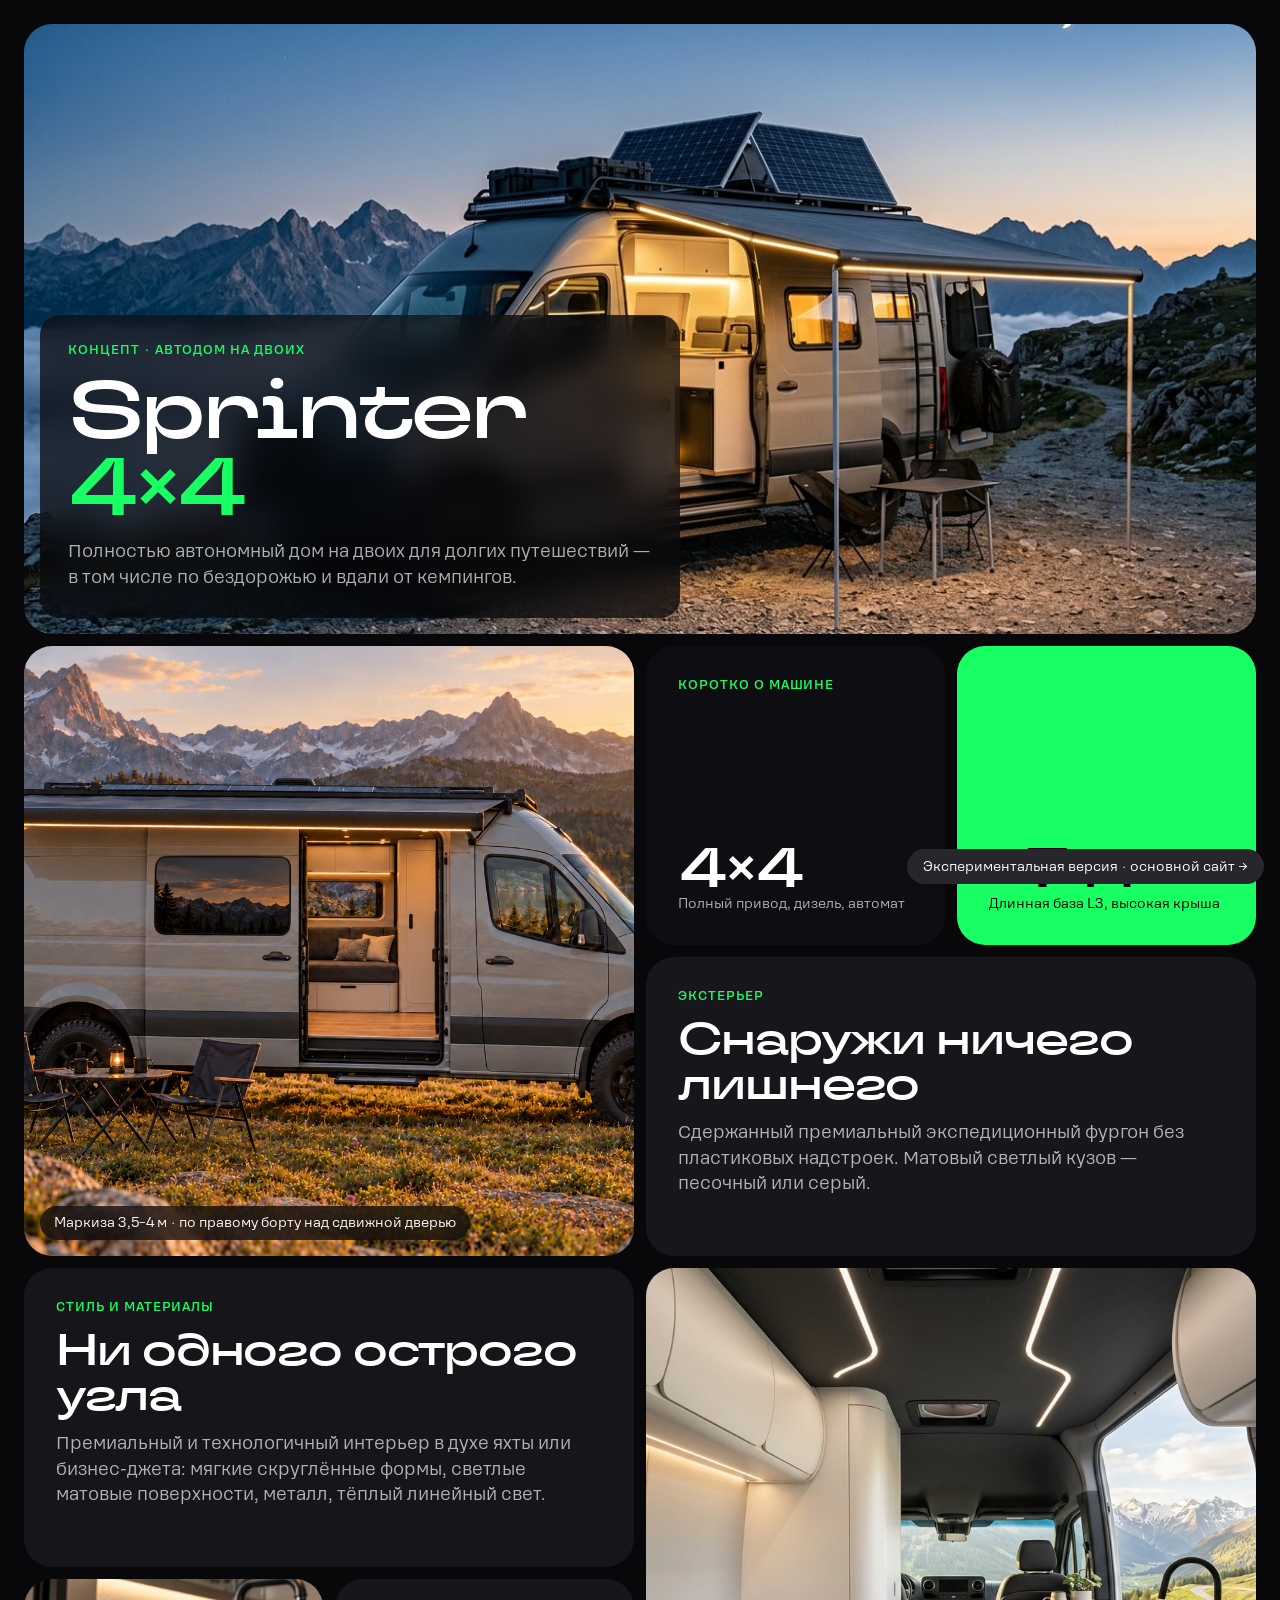
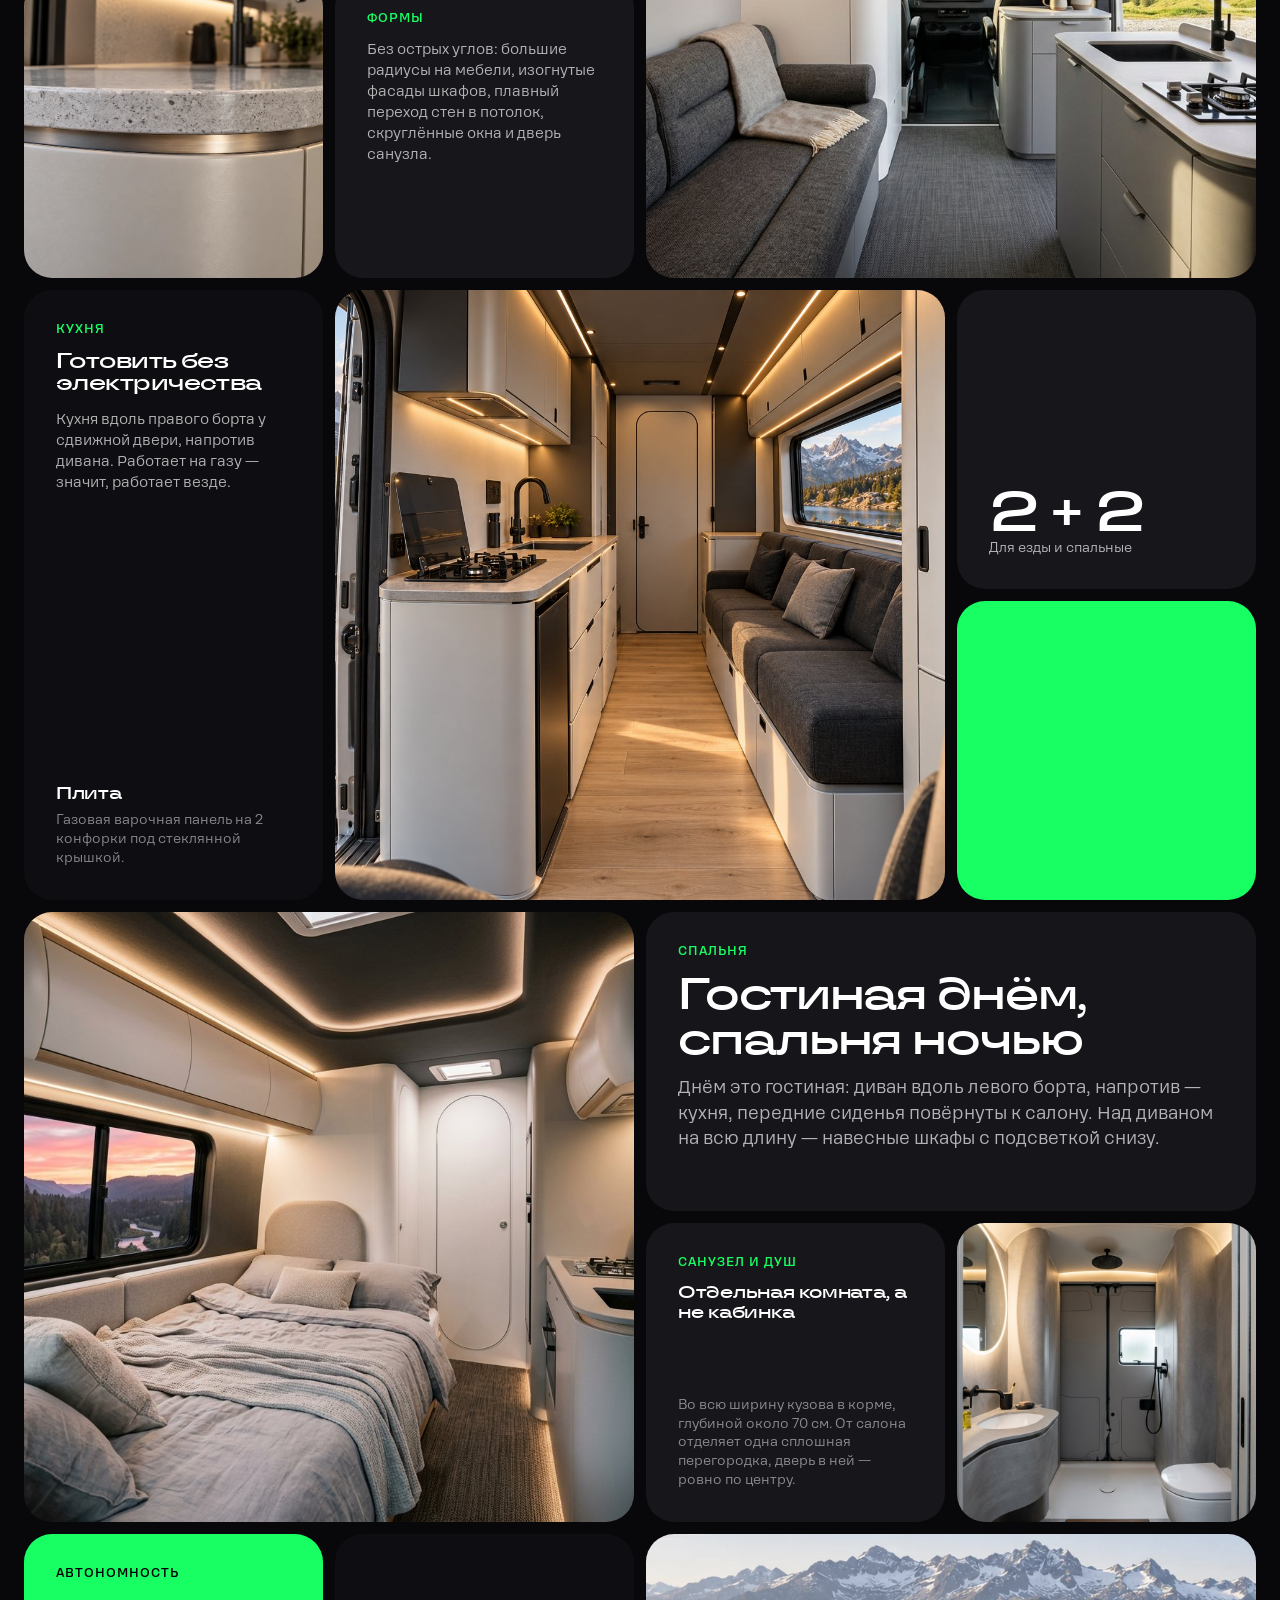
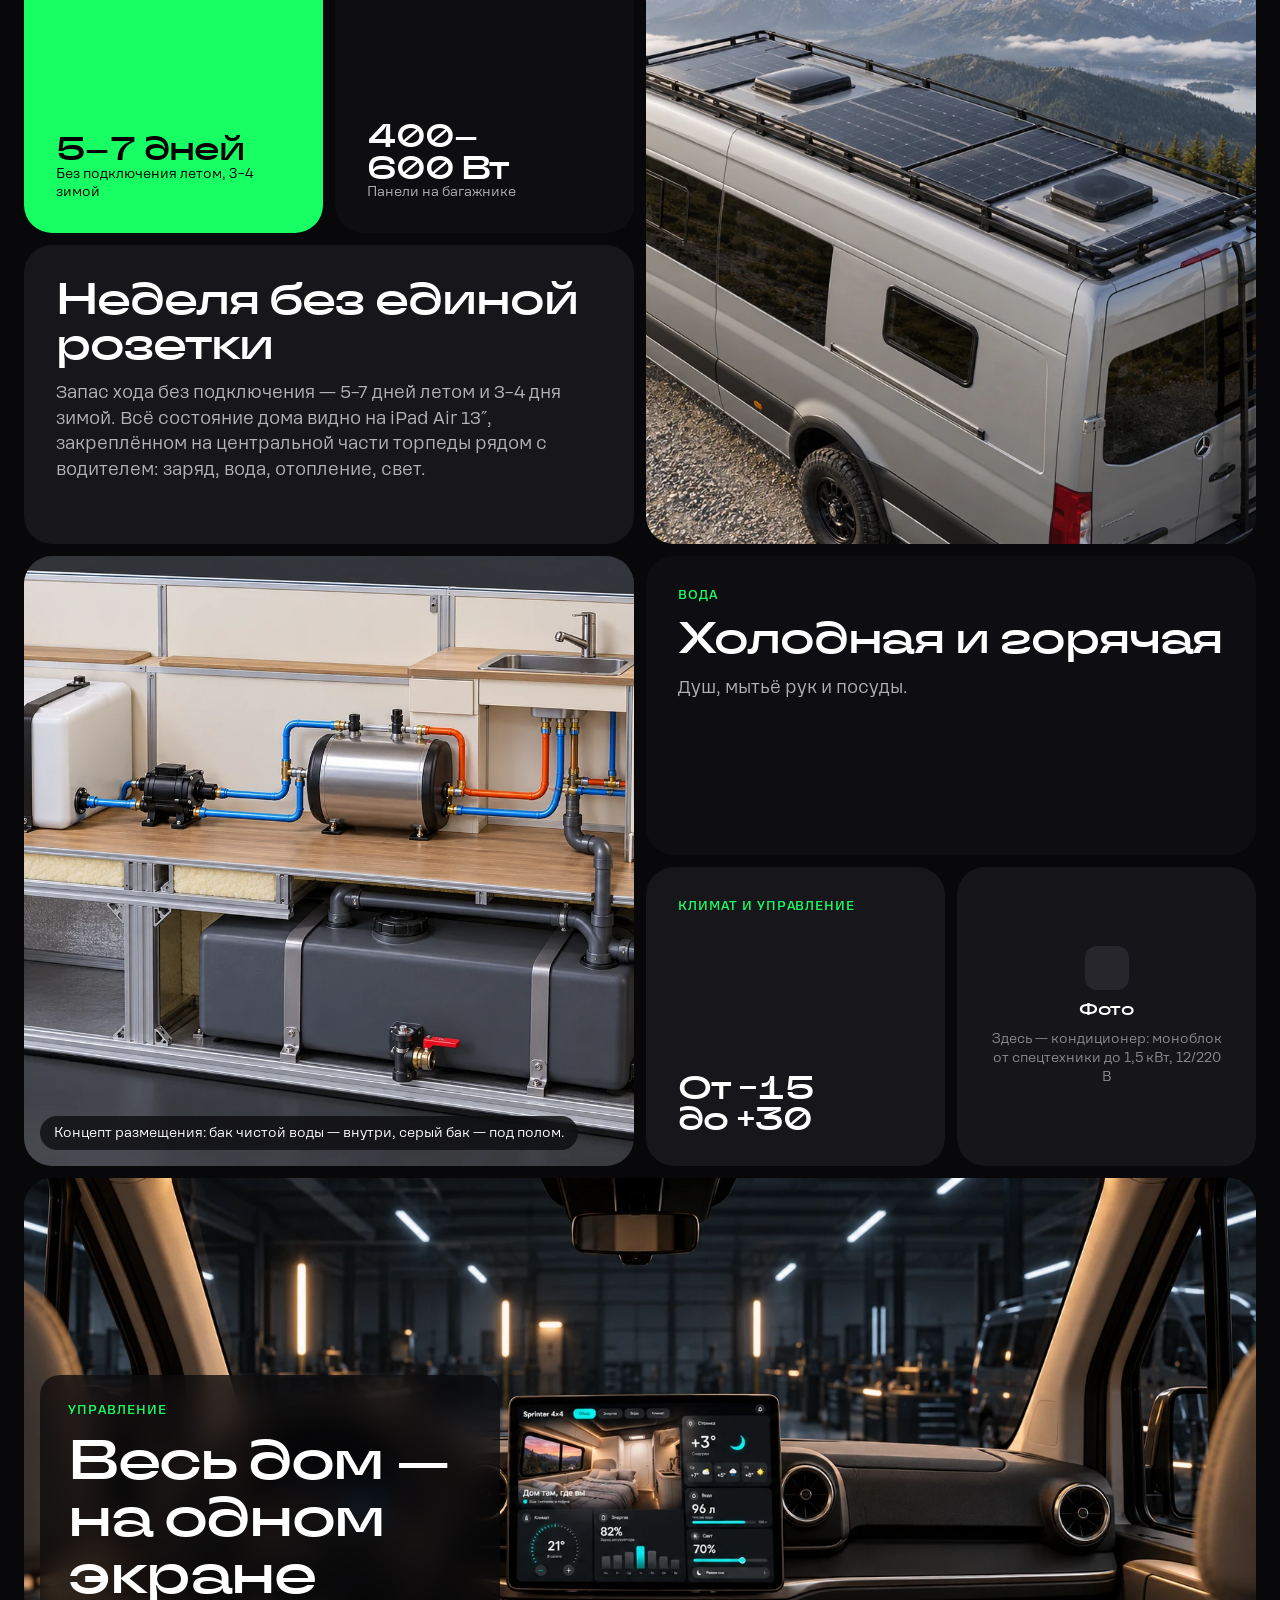
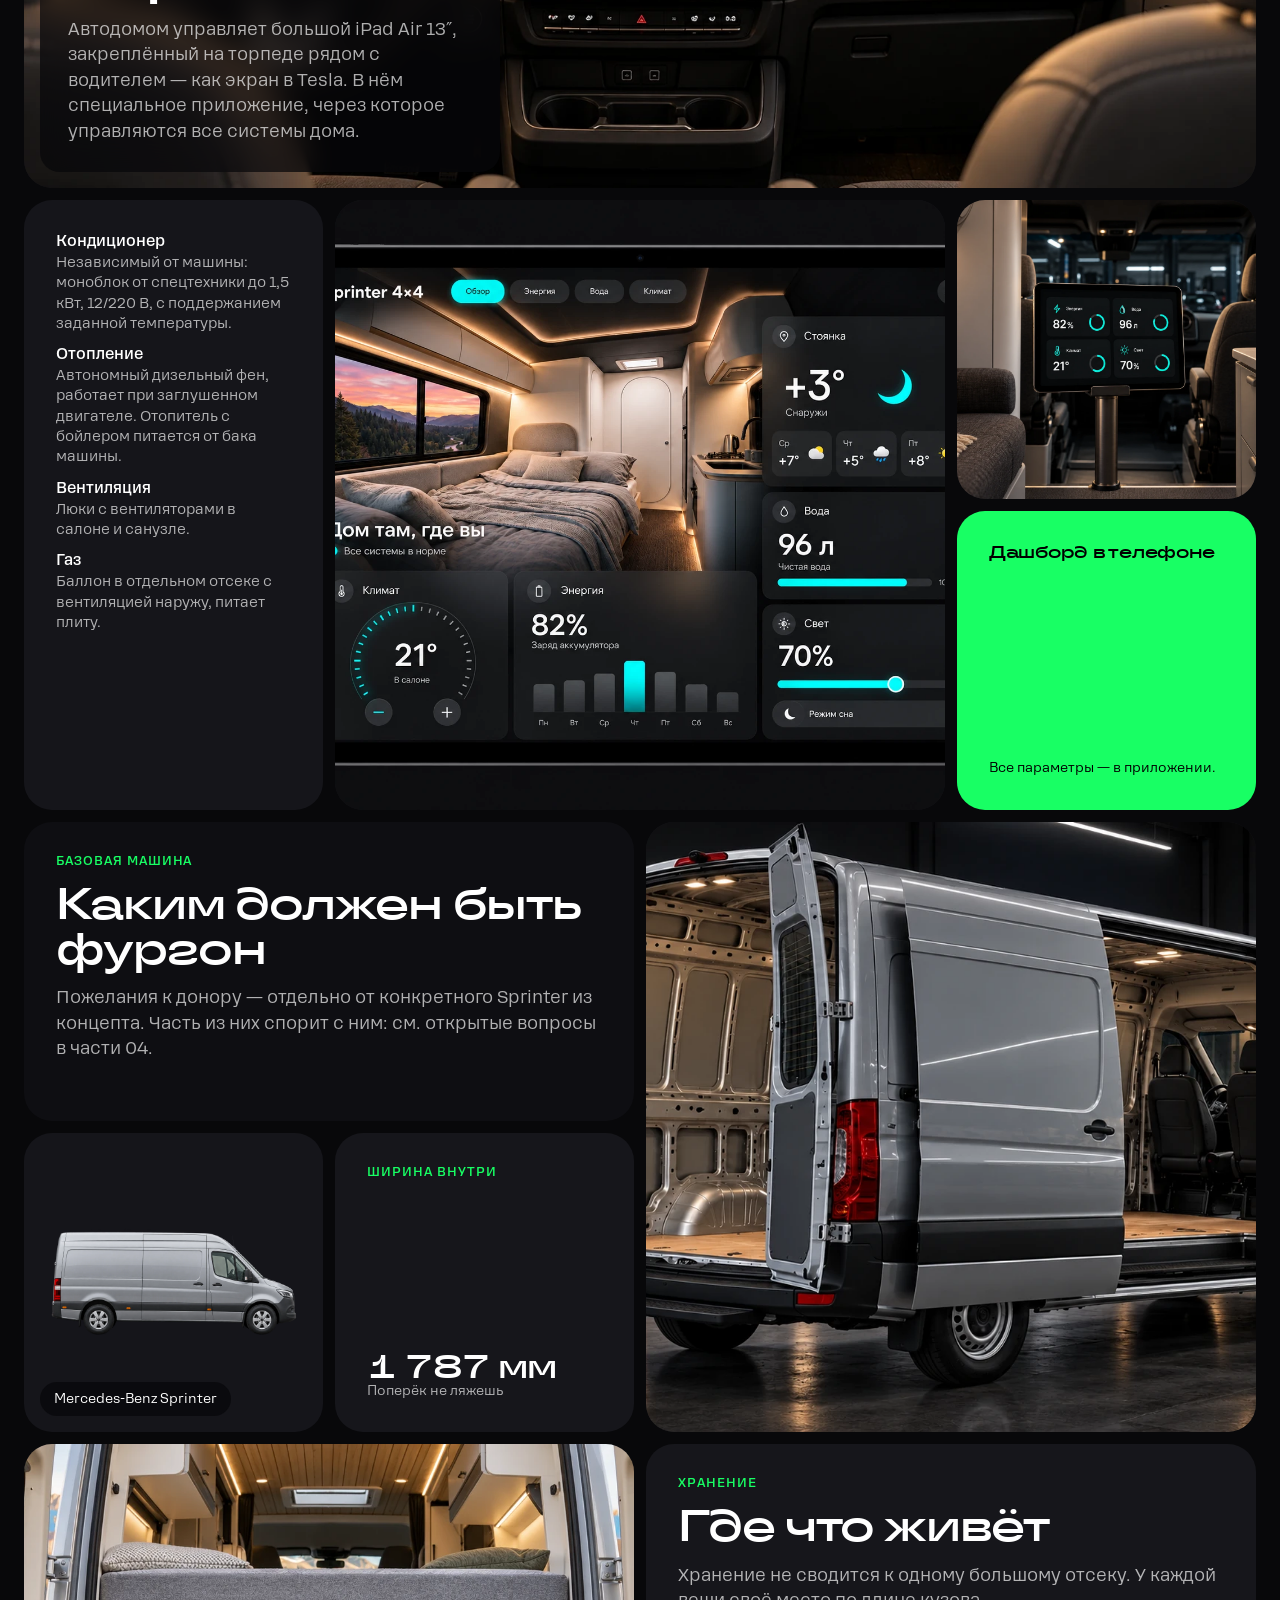
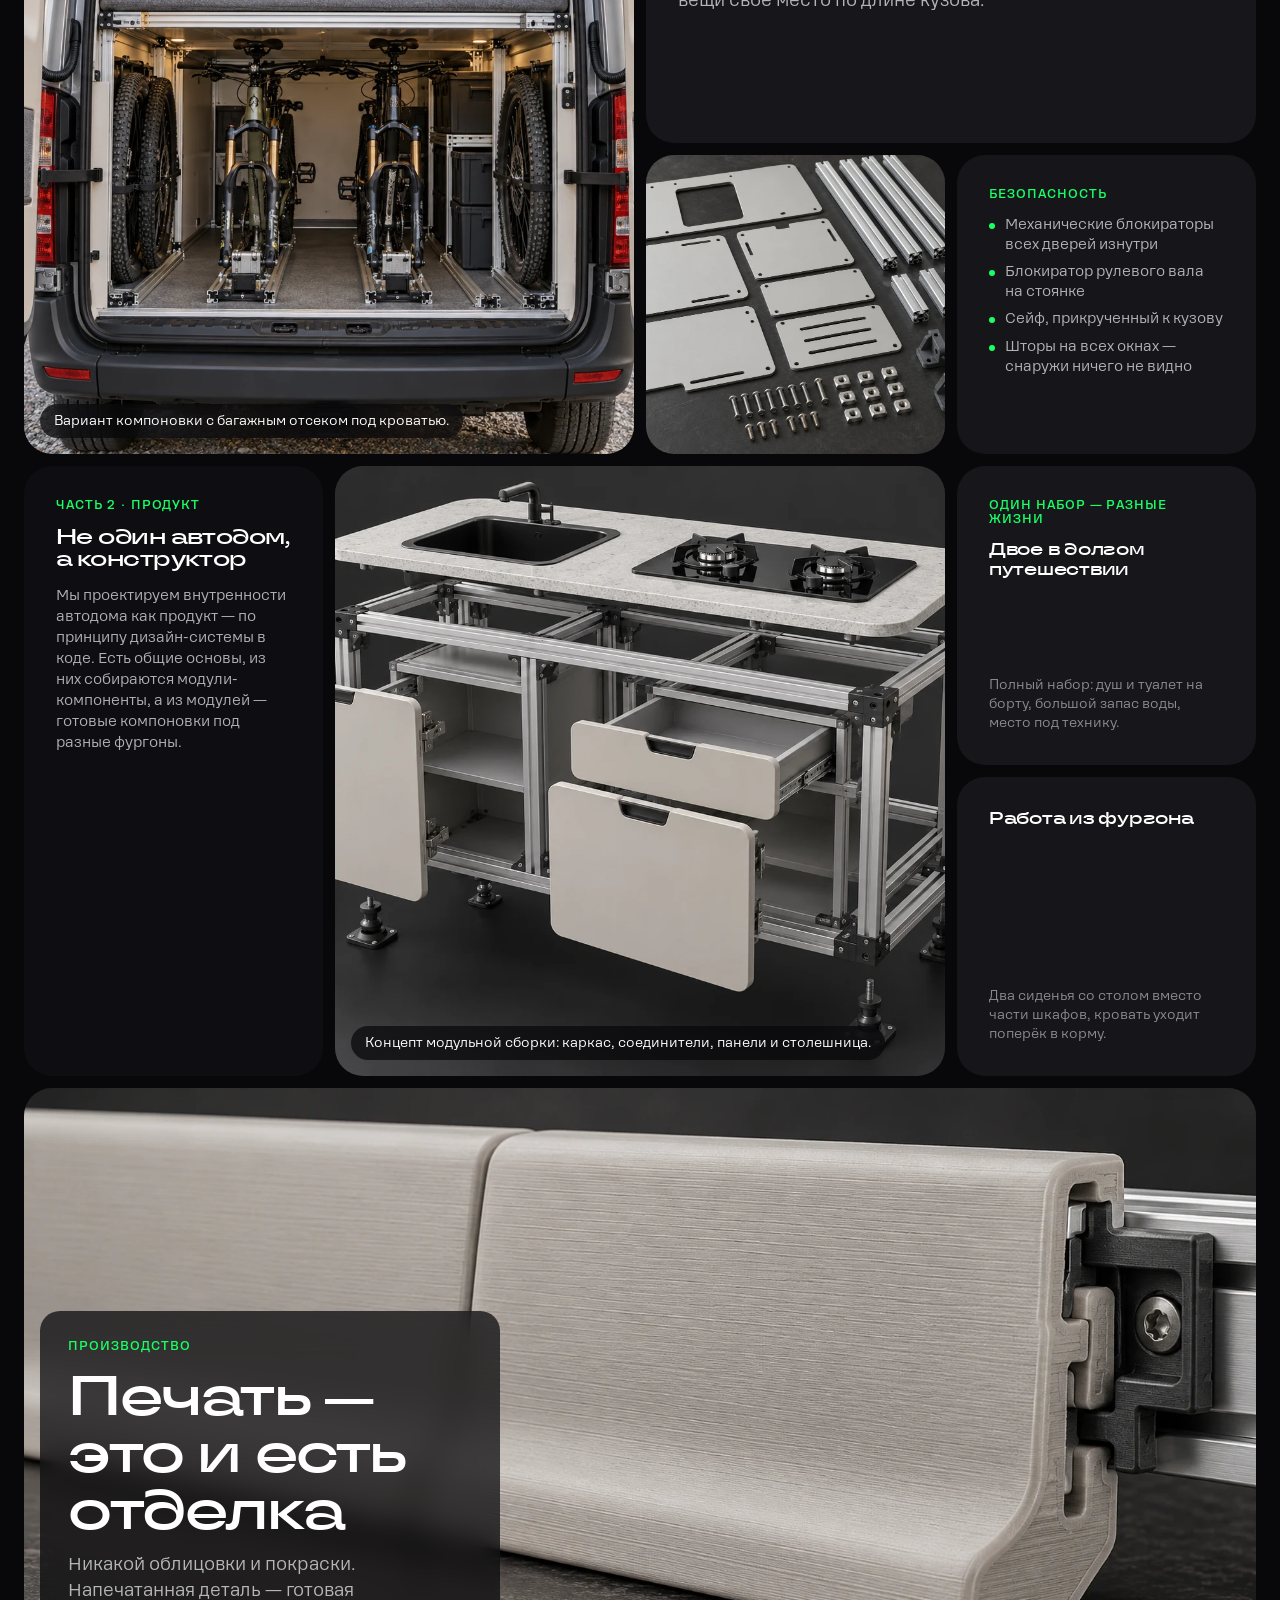
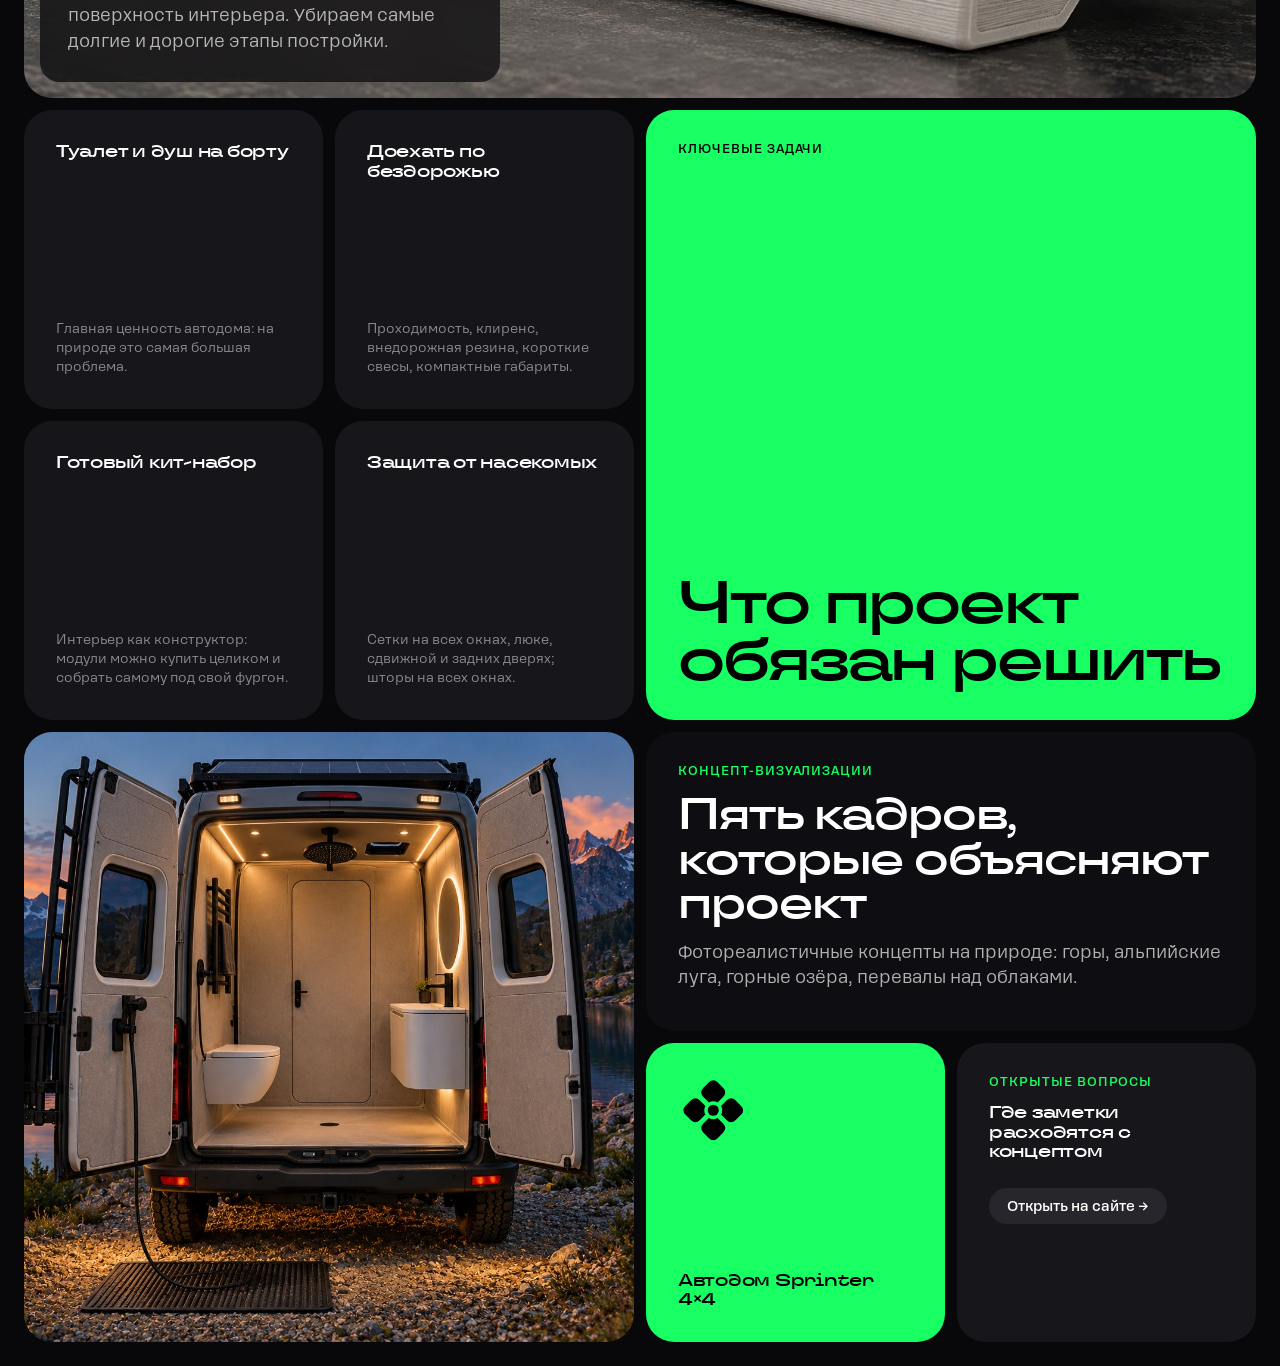
==== bento.html @ ac941dd4 "Экспериментальная главная в бенто-сетке (bento.html) Co-Authored-By: Claude Opus 5.5 <noreply@anthro" ====
<!doctype html>
<html lang="ru">
<head>
<meta charset="utf-8">
<meta name="viewport" content="width=device-width, initial-scale=1, viewport-fit=cover">
<title>Автодом Sprinter 4×4 · бенто</title>
<link rel="icon" type="image/svg+xml" href="assets/logo/favicon.svg">
<link rel="stylesheet" href="bento.css">
</head>
<body>
<!--
  Экспериментальная главная в бенто-сетке. Основной сайт — index.html, он не меняется.
  Холст — одна сетка на 4 колонки, модуль квадратный. «Экран» = два ряда модулей.
  У каждой плитки: --c колонка, --r ряд, --w × --h размер в модулях.
  Доминанта экрана по порядку: во всю ширину → слева → справа → по центру → …
-->
<div class="bento-shell"><main class="bento-wrap"><div class="bento-grid">

  <!-- ЭКРАН 1 · доминанта во всю ширину (4×2), общий план -->
  <section class="bento-tile t-photo" style="--c:1; --r:1; --w:4; --h:2; --mw:2; --mh:2" aria-label="Обложка">
    <img src="assets/img/hero-pereval.jpg" alt="Автодом на базе Sprinter 4×4 на перевале над облаками в сумерках: выдвинута маркиза, на крыше солнечные панели">
    <div class="bento-plate" style="width: min(640px, calc(100% - 32px))">
      <p class="bento-eyebrow">Концепт · автодом на двоих</p>
      <h1 class="bento-h1">Sprinter <i>4×4</i></h1>
      <p class="bento-p">Полностью автономный дом на двоих для долгих путешествий — в том числе по бездорожью и вдали от кемпингов.</p>
    </div>
  </section>

  <!-- ЭКРАН 2 · доминанта слева (2×2) -->
  <figure class="bento-tile t-photo" style="--c:1; --r:3; --w:2; --h:2; margin:0">
    <img src="assets/img/exterier-lug.jpg" alt="Автодом сбоку на альпийском лугу в золотой час: открыта сдвижная дверь, выдвинута маркиза, стол и стулья" loading="lazy">
    <figcaption class="bento-chip">Маркиза 3,5–4 м · по правому борту над сдвижной дверью</figcaption>
  </figure>
  <div class="bento-tile t-fact t-panel" style="--c:3; --r:3">
    <p class="bento-eyebrow">Коротко о машине</p>
    <div><p class="bento-num">4×4</p><p class="bento-fact-cap">Полный привод, дизель, автомат</p></div>
  </div>
  <div class="bento-tile t-fact t-accent" style="--c:4; --r:3">
    <span></span>
    <div><p class="bento-num">≈7 м</p><p class="bento-fact-cap">Длинная база L3, высокая крыша</p></div>
  </div>
  <div class="bento-tile t-text" style="--c:3; --r:4; --w:2">
    <p class="bento-eyebrow">Экстерьер</p>
    <h2 class="bento-h">Снаружи ничего лишнего</h2>
    <p class="bento-p">Сдержанный премиальный экспедиционный фургон без пластиковых надстроек. Матовый светлый кузов — песочный или серый.</p>
  </div>

  <!-- ЭКРАН 3 · доминанта справа (2×2), рядом макро-деталь -->
  <div class="bento-tile t-text t-row" style="--c:1; --r:5; --w:2">
    <p class="bento-eyebrow">Стиль и материалы</p>
    <h2 class="bento-h">Ни одного острого угла</h2>
    <p class="bento-p">Премиальный и технологичный интерьер в духе яхты или бизнес-джета: мягкие скруглённые формы, светлые матовые поверхности, металл, тёплый линейный свет.</p>
  </div>
  <div class="bento-tile t-photo" style="--c:1; --r:6">
    <img src="assets/img/materialy-makro.webp" alt="Матовый фасад, алюминиевая кромка и кварцевая столешница крупным планом" loading="lazy">
  </div>
  <div class="bento-tile t-text" style="--c:2; --r:6">
    <p class="bento-eyebrow">Формы</p>
    <p class="bento-p" style="margin-top:0">Без острых углов: большие радиусы на мебели, изогнутые фасады шкафов, плавный переход стен в потолок, скруглённые окна и дверь санузла.</p>
  </div>
  <div class="bento-tile t-photo" style="--c:3; --r:5; --w:2; --h:2">
    <img src="assets/img/salon-dnem.jpg" alt="Салон: скруглённые матовые фасады, серый диван вдоль борта, кухня напротив, линейная подсветка в потолке" loading="lazy">
  </div>

  <!-- ЭКРАН 4 · доминанта по центру (2×2) -->
  <div class="bento-tile t-text t-panel" style="--c:1; --r:7; --h:2">
    <p class="bento-eyebrow">Кухня</p>
    <h2 class="bento-h">Готовить без электричества</h2>
    <p class="bento-p">Кухня вдоль правого борта у сдвижной двери, напротив дивана. Работает на газу — значит, работает везде.</p>
    <div class="bento-push" style="padding-top:18px">
      <p class="bento-h3">Плита</p>
      <p class="bento-note">Газовая варочная панель на 2 конфорки под стеклянной крышкой.</p>
    </div>
  </div>
  <div class="bento-tile t-photo" style="--c:2; --r:7; --w:2; --h:2">
    <img src="assets/img/kuhnya.jpg" alt="Кухонный блок с газовой панелью и мойкой, напротив — диван; в окнах горное озеро" loading="lazy">
  </div>
  <div class="bento-tile t-fact" style="--c:4; --r:7">
    <span></span>
    <div><p class="bento-num">2 + 2</p><p class="bento-fact-cap">Для езды и спальные</p></div>
  </div>
  <div class="bento-tile t-accent" style="--c:4; --r:8" aria-hidden="true"></div>

  <!-- ЭКРАН 5 · доминанта слева (2×2) -->
  <div class="bento-tile t-photo" style="--c:1; --r:9; --w:2; --h:2">
    <img src="assets/img/spalnya-vecherom.jpg" alt="Разложенная кровать и тёплая подсветка вечером" loading="lazy">
  </div>
  <div class="bento-tile t-text t-row" style="--c:3; --r:9; --w:2">
    <p class="bento-eyebrow">Спальня</p>
    <h2 class="bento-h">Гостиная днём, спальня ночью</h2>
    <p class="bento-p">Днём это гостиная: диван вдоль левого борта, напротив — кухня, передние сиденья повёрнуты к салону. Над диваном на всю длину — навесные шкафы с подсветкой снизу.</p>
  </div>
  <div class="bento-tile t-text" style="--c:3; --r:10">
    <p class="bento-eyebrow">Санузел и душ</p>
    <p class="bento-h3">Отдельная комната, а не кабинка</p>
    <p class="bento-note bento-push">Во всю ширину кузова в корме, глубиной около 70 см. От салона отделяет одна сплошная перегородка, дверь в ней — ровно по центру.</p>
  </div>
  <div class="bento-tile t-photo" style="--c:4; --r:10">
    <img src="assets/img/sanuzel-dveri-zakryty.jpg" alt="Санузел от двери: бесшовные серые панели, изогнутая тумба с раковиной, зона душа, подвесной унитаз" loading="lazy">
  </div>

  <!-- ЭКРАН 6 · доминанта справа (2×2), макро-деталь крыши -->
  <div class="bento-tile t-fact t-accent" style="--c:1; --r:11">
    <p class="bento-eyebrow">Автономность</p>
    <div><p class="bento-num sm">5–7 дней</p><p class="bento-fact-cap">Без подключения летом, 3–4 зимой</p></div>
  </div>
  <div class="bento-tile t-fact t-panel" style="--c:2; --r:11">
    <span></span>
    <div><p class="bento-num sm">400–600 Вт</p><p class="bento-fact-cap">Панели на багажнике</p></div>
  </div>
  <div class="bento-tile t-text" style="--c:1; --r:12; --w:2">
    <h2 class="bento-h">Неделя без единой розетки</h2>
    <p class="bento-p">Запас хода без подключения — 5–7 дней летом и 3–4 дня зимой. Всё состояние дома видно на iPad Air 13″, закреплённом на центральной части торпеды рядом с водителем: заряд, вода, отопление, свет.</p>
  </div>
  <div class="bento-tile t-photo" style="--c:3; --r:11; --w:2; --h:2">
    <img src="assets/img/solnechnaya-krysha.webp" alt="Солнечные панели на силовом багажнике, вентиляционные люки и задняя лестница" loading="lazy">
  </div>

  <!-- ЭКРАН 7 · доминанта слева (2×2) -->
  <figure class="bento-tile t-photo" style="--c:1; --r:13; --w:2; --h:2; margin:0">
    <img src="assets/img/vodosnabzhenie.webp" alt="Разрез водоснабжения: чистая вода и бойлер внутри, утеплённый серый бак под полом" loading="lazy">
    <figcaption class="bento-chip">Концепт размещения: бак чистой воды — внутри, серый бак — под полом.</figcaption>
  </figure>
  <div class="bento-tile t-text t-panel" style="--c:3; --r:13; --w:2">
    <p class="bento-eyebrow">Вода</p>
    <h2 class="bento-h">Холодная и горячая</h2>
    <p class="bento-p">Душ, мытьё рук и посуды.</p>
  </div>
  <div class="bento-tile t-fact" style="--c:3; --r:14">
    <p class="bento-eyebrow">Климат и управление</p>
    <div><p class="bento-num sm">От −15 до +30</p></div>
  </div>
  <div class="bento-tile t-ph" style="--c:4; --r:14">
    <p class="bento-h3" style="margin:0">Фото</p>
    <p class="bento-note">Здесь — кондиционер: моноблок от спецтехники до 1,5 кВт, 12/220 В</p>
  </div>

  <!-- ЭКРАН 8 · доминанта во всю ширину (4×2), общий план кабины -->
  <section class="bento-tile t-photo" style="--c:1; --r:15; --w:4; --h:2; --mw:2; --mh:2" aria-label="Управление">
    <img src="assets/img/ipad-torpedo-wide-v3.webp" alt="iPad Air 13″ на центральной части торпеды рядом с водителем, вид из салона" loading="lazy">
    <div class="bento-plate">
      <p class="bento-eyebrow">Управление</p>
      <h2 class="bento-h">Весь дом — на одном экране</h2>
      <p class="bento-p">Автодомом управляет большой iPad Air 13″, закреплённый на торпеде рядом с водителем — как экран в Tesla. В нём специальное приложение, через которое управляются все системы дома.</p>
    </div>
  </section>

  <!-- ЭКРАН 9 · доминанта по центру (2×2), макро: интерфейс -->
  <div class="bento-tile t-text t-row" style="--c:1; --r:17; --h:2">
    <ul class="bento-list">
      <li><b>Кондиционер</b><span>Независимый от машины: моноблок от спецтехники до 1,5 кВт, 12/220 В, с поддержанием заданной температуры.</span></li>
      <li><b>Отопление</b><span>Автономный дизельный фен, работает при заглушенном двигателе. Отопитель с бойлером питается от бака машины.</span></li>
      <li><b>Вентиляция</b><span>Люки с вентиляторами в салоне и санузле.</span></li>
      <li><b>Газ</b><span>Баллон в отдельном отсеке с вентиляцией наружу, питает плиту.</span></li>
    </ul>
  </div>
  <div class="bento-tile t-photo" style="--c:2; --r:17; --w:2; --h:2">
    <img src="assets/img/ipad-product-v3.webp" alt="Фронтальный продуктовый рендер iPad: интерфейс автодома с бирюзовыми виджетами на тёмном фоне" loading="lazy">
  </div>
  <div class="bento-tile t-photo" style="--c:4; --r:17">
    <img src="assets/img/ipad-control-close.webp" alt="Экран iPad с интерфейсом управления автодомом крупным планом" loading="lazy">
  </div>
  <div class="bento-tile t-text t-accent" style="--c:4; --r:18">
    <p class="bento-h3">Дашборд в телефоне</p>
    <p class="bento-note bento-push">Все параметры — в приложении.</p>
  </div>

  <!-- ЭКРАН 10 · доминанта справа (2×2) -->
  <div class="bento-tile t-text t-panel" style="--c:1; --r:19; --w:2">
    <p class="bento-eyebrow">Базовая машина</p>
    <h2 class="bento-h">Каким должен быть фургон</h2>
    <p class="bento-p">Пожелания к донору — отдельно от конкретного Sprinter из концепта. Часть из них спорит с ним: см. открытые вопросы в части 04.</p>
  </div>
  <figure class="bento-tile t-photo contain" style="--c:1; --r:20; margin:0">
    <img src="assets/img/van-sprinter.webp" alt="Mercedes-Benz Sprinter — серый фургон, вид строго сбоку" loading="lazy">
    <figcaption class="bento-chip">Mercedes-Benz Sprinter</figcaption>
  </figure>
  <div class="bento-tile t-fact" style="--c:2; --r:20">
    <p class="bento-eyebrow">Ширина внутри</p>
    <div><p class="bento-num sm">1 787 мм</p><p class="bento-fact-cap">Поперёк не ляжешь</p></div>
  </div>
  <div class="bento-tile t-photo" style="--c:3; --r:19; --w:2; --h:2">
    <img src="assets/img/donor-kuzov-night.webp" alt="Серый Sprinter в тёмном ночном боксе с искусственным освещением: открыты боковая и задние двери" loading="lazy">
  </div>

  <!-- ЭКРАН 11 · доминанта слева (2×2) -->
  <figure class="bento-tile t-photo" style="--c:1; --r:21; --w:2; --h:2; margin:0">
    <img src="assets/img/bagazh-velosipedy.webp" alt="Два велосипеда на выдвижных направляющих под поднятой кроватью" loading="lazy">
    <figcaption class="bento-chip">Вариант компоновки с багажным отсеком под кроватью.</figcaption>
  </figure>
  <div class="bento-tile t-text" style="--c:3; --r:21; --w:2">
    <p class="bento-eyebrow">Хранение</p>
    <h2 class="bento-h">Где что живёт</h2>
    <p class="bento-p">Хранение не сводится к одному большому отсеку. У каждой вещи своё место по длине кузова.</p>
  </div>
  <div class="bento-tile t-photo" style="--c:3; --r:22">
    <img src="assets/img/detali-sborka.webp" alt="Панели, алюминиевый профиль, напечатанные соединители и крепёж перед сборкой" loading="lazy">
  </div>
  <div class="bento-tile t-text t-row" style="--c:4; --r:22">
    <p class="bento-eyebrow">Безопасность</p>
    <ul class="bento-bul">
      <li>Механические блокираторы всех дверей изнутри</li>
      <li>Блокиратор рулевого вала на стоянке</li>
      <li>Сейф, прикрученный к кузову</li>
      <li>Шторы на всех окнах — снаружи ничего не видно</li>
    </ul>
  </div>

  <!-- ЭКРАН 12 · доминанта по центру (2×2), макро: модуль в разборе -->
  <div class="bento-tile t-text t-panel" style="--c:1; --r:23; --h:2">
    <p class="bento-eyebrow">Часть 2 · продукт</p>
    <h2 class="bento-h">Не один автодом, а конструктор</h2>
    <p class="bento-p">Мы проектируем внутренности автодома как продукт — по принципу дизайн-системы в коде. Есть общие основы, из них собираются модули-компоненты, а из модулей — готовые компоновки под разные фургоны.</p>
  </div>
  <figure class="bento-tile t-photo" style="--c:2; --r:23; --w:2; --h:2; margin:0">
    <img src="assets/img/modul-kuhni-razbor.webp" alt="Кухонный модуль в разборе: алюминиевый каркас, соединители, фасады и столешница" loading="lazy">
    <figcaption class="bento-chip">Концепт модульной сборки: каркас, соединители, панели и столешница.</figcaption>
  </figure>
  <div class="bento-tile t-text" style="--c:4; --r:23">
    <p class="bento-eyebrow">Один набор — разные жизни</p>
    <p class="bento-h3">Двое в долгом путешествии</p>
    <p class="bento-note bento-push">Полный набор: душ и туалет на борту, большой запас воды, место под технику.</p>
  </div>
  <div class="bento-tile t-text t-row" style="--c:4; --r:24">
    <p class="bento-h3">Работа из фургона</p>
    <p class="bento-note bento-push">Два сиденья со столом вместо части шкафов, кровать уходит поперёк в корму.</p>
  </div>

  <!-- ЭКРАН 13 · доминанта во всю ширину (4×2), макро: фактура печати -->
  <section class="bento-tile t-photo" style="--c:1; --r:25; --w:4; --h:2; --mw:2; --mh:2" aria-label="Производство">
    <img src="assets/img/styk-paneley.webp" alt="Крупный план фактуры 3D-печати и скрытого соединения панелей с профилем" loading="lazy">
    <div class="bento-plate">
      <p class="bento-eyebrow">Производство</p>
      <h2 class="bento-h">Печать — это и есть отделка</h2>
      <p class="bento-p">Никакой облицовки и покраски. Напечатанная деталь — готовая поверхность интерьера. Убираем самые долгие и дорогие этапы постройки.</p>
    </div>
  </section>

  <!-- ЭКРАН 14 · доминанта справа (2×2), крупный заголовок на акценте -->
  <div class="bento-tile t-text" style="--c:1; --r:27">
    <p class="bento-h3">Туалет и душ на борту</p>
    <p class="bento-note bento-push">Главная ценность автодома: на природе это самая большая проблема.</p>
  </div>
  <div class="bento-tile t-text t-row" style="--c:2; --r:27">
    <p class="bento-h3">Доехать по бездорожью</p>
    <p class="bento-note bento-push">Проходимость, клиренс, внедорожная резина, короткие свесы, компактные габариты.</p>
  </div>
  <div class="bento-tile t-text t-row" style="--c:1; --r:28">
    <p class="bento-h3">Готовый кит-набор</p>
    <p class="bento-note bento-push">Интерьер как конструктор: модули можно купить целиком и собрать самому под свой фургон.</p>
  </div>
  <div class="bento-tile t-text" style="--c:2; --r:28">
    <p class="bento-h3">Защита от насекомых</p>
    <p class="bento-note bento-push">Сетки на всех окнах, люке, сдвижной и задних дверях; шторы на всех окнах.</p>
  </div>
  <div class="bento-tile t-text t-accent" style="--c:3; --r:27; --w:2; --h:2">
    <p class="bento-eyebrow">Ключевые задачи</p>
    <p class="bento-h1 bento-push" style="font-size: clamp(40px, 11cqi, 120px)">Что проект обязан решить</p>
  </div>

  <!-- ЭКРАН 15 · доминанта слева (2×2), общий план, финал -->
  <div class="bento-tile t-photo" style="--c:1; --r:29; --w:2; --h:2">
    <img src="assets/img/sanuzel-dveri-otkryty.jpg" alt="Открытые задние двери, санузел и коврик для уличного душа" loading="lazy">
  </div>
  <div class="bento-tile t-text t-panel" style="--c:3; --r:29; --w:2">
    <p class="bento-eyebrow">Концепт-визуализации</p>
    <h2 class="bento-h">Пять кадров, которые объясняют проект</h2>
    <p class="bento-p">Фотореалистичные концепты на природе: горы, альпийские луга, горные озёра, перевалы над облаками.</p>
  </div>
  <div class="bento-tile t-accent" style="--c:3; --r:30; justify-content: space-between">
    <svg class="bento-logo" viewBox="0 0 64 64" fill="none" aria-hidden="true"><g transform="translate(32 32) rotate(45) scale(.74) translate(-32 -32)"><path d="M12 4H21Q29 4 29 12V21.42A11 11 0 0 0 21.42 29H12Q4 29 4 21V12Q4 4 12 4Z" fill="currentColor" transform="rotate(0 32 32)"/><path d="M12 4H21Q29 4 29 12V21.42A11 11 0 0 0 21.42 29H12Q4 29 4 21V12Q4 4 12 4Z" fill="currentColor" transform="rotate(90 32 32)"/><path d="M12 4H21Q29 4 29 12V21.42A11 11 0 0 0 21.42 29H12Q4 29 4 21V12Q4 4 12 4Z" fill="currentColor" transform="rotate(180 32 32)"/><path d="M12 4H21Q29 4 29 12V21.42A11 11 0 0 0 21.42 29H12Q4 29 4 21V12Q4 4 12 4Z" fill="currentColor" transform="rotate(270 32 32)"/></g><circle cx="32" cy="32" r="5" fill="var(--logo-accent, #18FF64)"/></svg>
    <p class="bento-h3" style="margin:0">Автодом Sprinter 4×4</p>
  </div>
  <div class="bento-tile t-text" style="--c:4; --r:30">
    <p class="bento-eyebrow">Открытые вопросы</p>
    <p class="bento-h3">Где заметки расходятся с концептом</p>
    <a class="bento-link ghost bento-push" href="index.html#voprosy">Открыть на сайте →</a>
  </div>

</div></main></div>

<a class="bento-badge" href="index.html">Экспериментальная версия · основной сайт →</a>
</body>
</html>
---- bento.css ----
/* Экспериментальная главная в бенто-сетке. Основной сайт (index.html) этот файл не использует.
   Токены — те же значения, что в :root основного сайта; новых цветов, шрифтов и радиусов нет. */
:root {
  color-scheme: dark;
  --ground: #08080A;
  --panel: #0E0E12;
  --row: #15151A;
  --card: #16161B;
  --control: #26262C;
  --accent: #18FF64;
  --ink-on-accent: #000000;
  --text: #FFFFFF;
  --text-2: rgba(255, 255, 255, 0.68);
  --text-3: rgba(255, 255, 255, 0.5);

  /* сетка: квадратный модуль, один радиус и один гаттер на все плитки */
  --bento-gap: 12px;
  --bento-pad: 24px;
  --bento-radius: 28px;
}
@font-face { font-family: 'Rooftop'; src: url('assets/fonts/rooftop/Rooftop-Regular.otf') format('opentype'); font-weight: 400; font-display: swap; }
@font-face { font-family: 'Rooftop'; src: url('assets/fonts/rooftop/Rooftop-Book.otf') format('opentype'); font-weight: 450; font-display: swap; }
@font-face { font-family: 'Rooftop'; src: url('assets/fonts/rooftop/Rooftop-Medium.otf') format('opentype'); font-weight: 500; font-display: swap; }
@font-face { font-family: 'Rooftop'; src: url('assets/fonts/rooftop/Rooftop-Bold.otf') format('opentype'); font-weight: 700; font-display: swap; }
@font-face { font-family: 'TT Travels Next'; src: url('assets/fonts/TTTravelsNext-Variable.woff2') format('woff2'); font-weight: 100 900; font-display: swap; }

* { box-sizing: border-box; }
html, body { overflow-x: hidden; }
body {
  margin: 0; background: var(--ground); color: var(--text);
  font-family: 'Rooftop', system-ui, sans-serif; -webkit-font-smoothing: antialiased;
}
a { color: inherit; }
:focus-visible { outline: 2px solid var(--accent); outline-offset: 3px; border-radius: 6px; }

/* ── Холст ─────────────────────────────────────────────
   Ширина холста ограничена так, чтобы два ряда модулей (один «экран»)
   помещались в высоту окна. Модуль = ширина колонки, ряды той же высоты. */
.bento-wrap {
  container-type: inline-size;
  width: 100%;
  max-width: calc(2 * (100svh - 2 * var(--bento-pad) - var(--bento-gap)) + 3 * var(--bento-gap));
  min-width: 0;
  margin: 0 auto;
  padding: var(--bento-pad) 0;
}
.bento-grid {
  --cols: 4;
  --m: calc((100cqw - (var(--cols) - 1) * var(--bento-gap)) / var(--cols));
  display: grid;
  grid-template-columns: repeat(var(--cols), minmax(0, 1fr));
  grid-auto-rows: minmax(var(--m), auto);
  gap: var(--bento-gap);
}
.bento-shell { padding: 0 var(--bento-pad); }

/* Плитка: место задаётся переменными --c (колонка), --r (ряд), --w, --h (размер в модулях). */
.bento-tile {
  grid-column: var(--c) / span var(--w, 1);
  grid-row: var(--r) / span var(--h, 1);
  position: relative; overflow: hidden; min-width: 0;
  container-type: inline-size;
  border-radius: var(--bento-radius);
  background: var(--card);
  display: flex; flex-direction: column;
  padding: clamp(18px, 7cqi, 32px);
}

/* фон плиток — только токены */
.t-panel { background: var(--panel); }
.t-row { background: var(--row); }
.t-control { background: var(--control); }
.t-accent { background: var(--accent); color: var(--ink-on-accent); }
.t-accent .bento-eyebrow, .t-accent .bento-p, .t-accent .bento-note { color: var(--ink-on-accent); }

/* фото на всю плитку */
.t-photo { padding: 0; background: var(--row); }
.t-photo > img { position: absolute; inset: 0; width: 100%; height: 100%; object-fit: cover; display: block; }
.t-photo.contain > img { object-fit: contain; padding: 8%; }
.bento-chip {
  position: absolute; left: 16px; bottom: 16px; max-width: calc(100% - 32px);
  padding: 8px 14px; border-radius: 999px;
  background: rgba(8, 8, 10, 0.72); -webkit-backdrop-filter: blur(12px); backdrop-filter: blur(12px);
  font-size: 13px; line-height: 1.35; color: var(--text);
}
.bento-plate {
  position: absolute; left: 16px; bottom: 16px; width: min(460px, calc(100% - 32px));
  padding: clamp(18px, 3cqi, 28px); border-radius: 20px;
  background: rgba(8, 8, 10, 0.72); -webkit-backdrop-filter: blur(16px); backdrop-filter: blur(16px);
}

/* плейсхолдер вместо фото */
.t-ph { background: var(--row); justify-content: center; align-items: center; text-align: center; gap: 10px; }
.t-ph::before {
  content: ""; width: 44px; height: 44px; border-radius: 12px; background: var(--control);
}

/* ── Типографика ── */
.bento-eyebrow {
  margin: 0 0 14px; font-size: 12px; font-weight: 500; letter-spacing: .08em; text-transform: uppercase;
  color: var(--accent);
}
.bento-h {
  margin: 0; font-family: 'TT Travels Next', sans-serif; font-weight: 600;
  font-size: clamp(22px, 8cqi, 56px); line-height: 1.02; letter-spacing: -0.025em;
}
.bento-h1 {
  margin: 0; font-family: 'TT Travels Next', sans-serif; font-weight: 600;
  font-size: clamp(40px, 6.6cqi, 104px); line-height: .95; letter-spacing: -0.035em;
}
.bento-h1 i { font-style: normal; color: var(--accent); }
.bento-h3 { margin: 0 0 8px; font-family: 'TT Travels Next', sans-serif; font-weight: 600; font-size: clamp(17px, 6.5cqi, 24px); line-height: 1.15; letter-spacing: -0.015em; }
.bento-p { margin: 14px 0 0; font-size: clamp(14px, 4.4cqi, 17px); line-height: 1.5; color: var(--text-2); max-width: 52ch; }
.bento-note { margin: 0; font-size: 13px; line-height: 1.45; color: var(--text-3); }
.bento-push { margin-top: auto; }

/* «немая» плитка с одной крупной цифрой */
.t-fact { justify-content: space-between; }
.bento-num {
  margin: 0; font-family: 'TT Travels Next', sans-serif; font-weight: 600;
  font-size: clamp(36px, 24cqi, 120px); line-height: .95; letter-spacing: -0.035em;
  font-variant-numeric: tabular-nums; white-space: nowrap;
}
.bento-num.sm { font-size: clamp(28px, 14cqi, 68px); white-space: normal; text-wrap: balance; }
.bento-fact-cap { margin: 0; font-size: clamp(13px, 4.6cqi, 17px); line-height: 1.4; color: var(--text-2); }
.t-accent .bento-fact-cap { color: var(--ink-on-accent); }

.bento-list { margin: 0; padding: 0; list-style: none; display: grid; gap: 12px; }
.bento-list b { display: block; font-weight: 500; font-size: 15px; color: var(--text); }
.bento-list span { display: block; margin-top: 2px; font-size: 14px; line-height: 1.45; color: var(--text-2); }
.bento-bul { margin: 0; padding: 0; list-style: none; display: grid; gap: 8px; font-size: 14px; line-height: 1.4; color: var(--text-2); }
.bento-bul li { position: relative; padding-left: 16px; }
.bento-bul li::before { content: ""; position: absolute; left: 0; top: .55em; width: 6px; height: 6px; border-radius: 999px; background: var(--accent); }

.bento-logo { width: clamp(48px, 30cqi, 120px); height: auto; color: var(--ink-on-accent); --logo-accent: var(--ink-on-accent); }
.bento-link {
  display: inline-flex; align-self: flex-start; align-items: center; gap: 8px;
  margin-top: 18px; padding: 10px 18px; border-radius: 999px;
  background: var(--ink-on-accent); color: var(--accent); text-decoration: none; font-weight: 500; font-size: 14px;
}
.bento-link.ghost { background: var(--control); color: var(--text); }

/* маленькая плашка «экспериментальная версия» */
.bento-badge {
  position: fixed; right: 16px; bottom: 16px; z-index: 10;
  padding: 10px 16px; border-radius: 999px; background: var(--control);
  font-size: 13px; color: var(--text); text-decoration: none;
}
.bento-badge:hover { background: var(--accent); color: var(--ink-on-accent); }

/* ── Узкие экраны: 2 колонки, плитки укладываются по порядку ──
   Бенто задумано для десктопа; здесь — только чтобы ничего не ломалось. */
@media (max-width: 899px) {
  :root { --bento-pad: 16px; }
  .bento-wrap { max-width: none; }
  .bento-grid { --cols: 2; grid-auto-flow: row dense; }
  .bento-tile {
    grid-column: auto / span var(--mw, var(--w, 1));
    grid-row: auto / span var(--mh, var(--h, 1));
  }
  .t-text { --mw: 2; --mh: 1; }
}
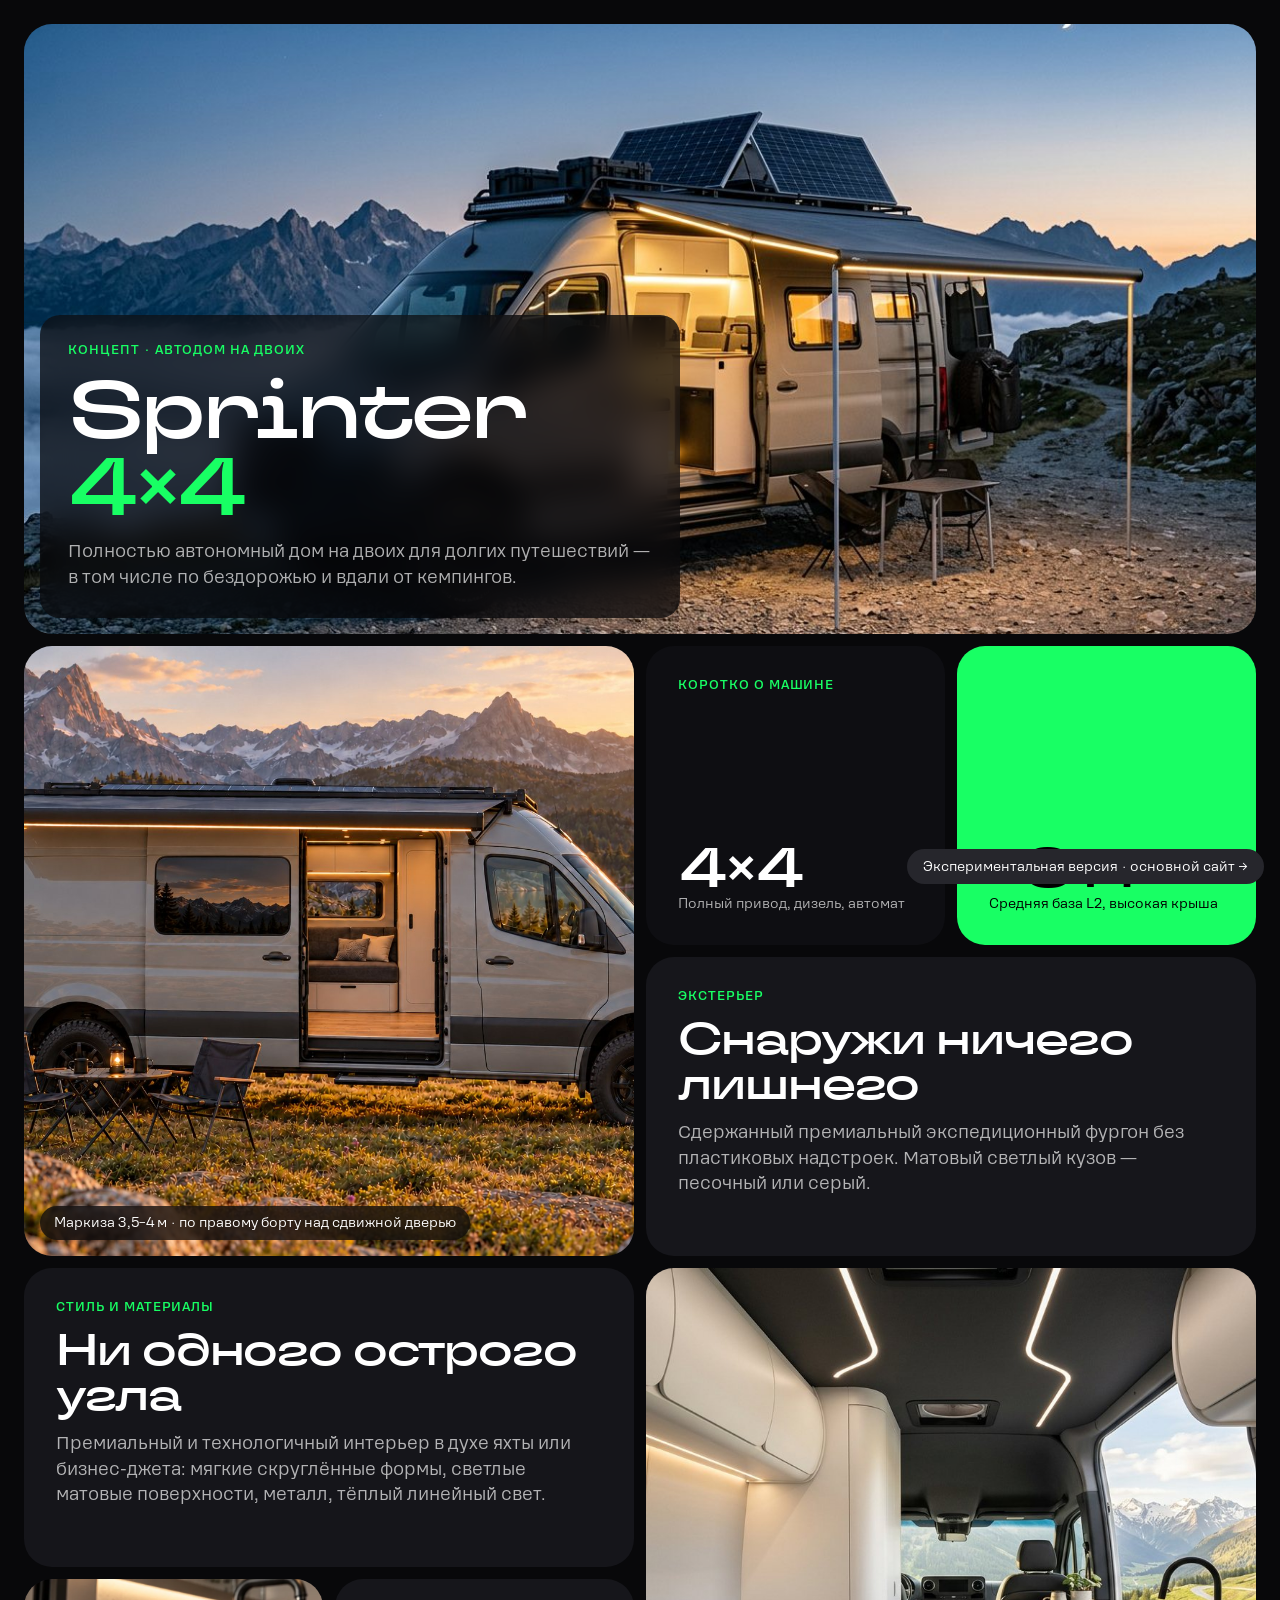
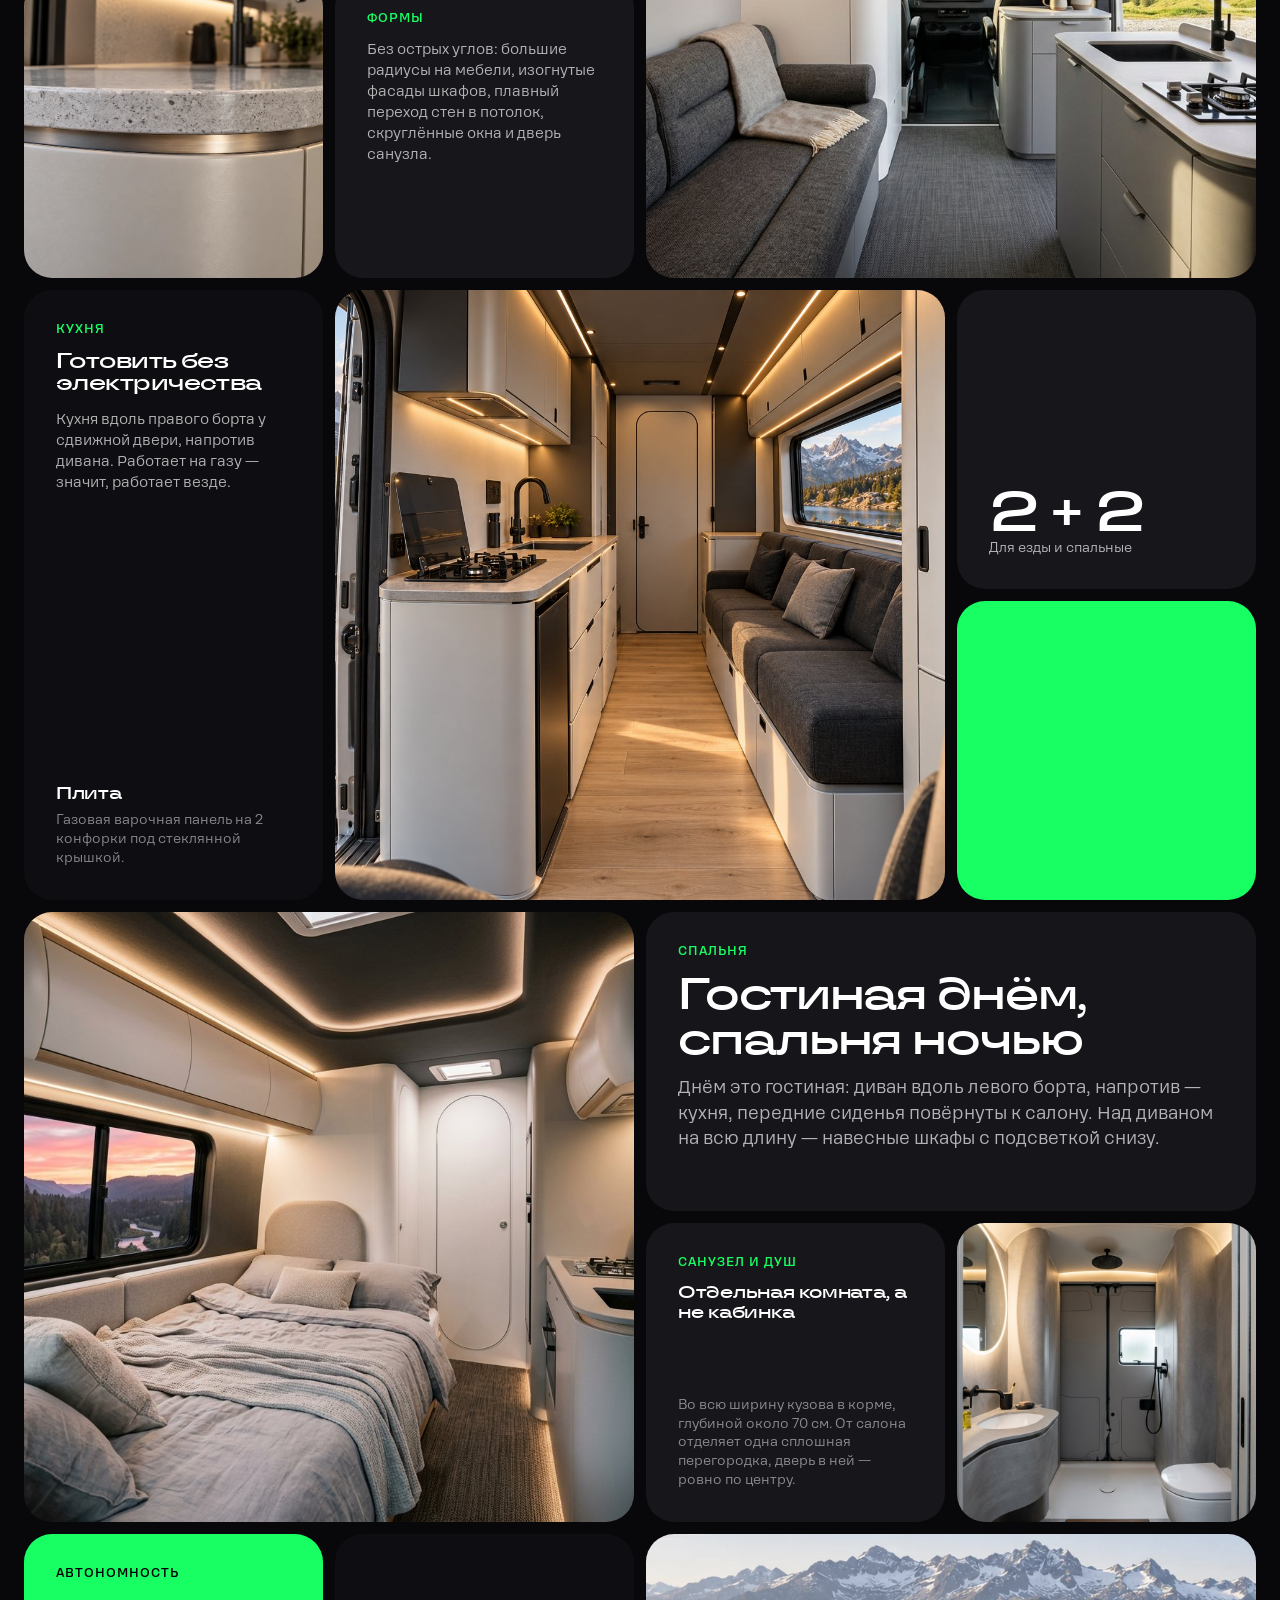
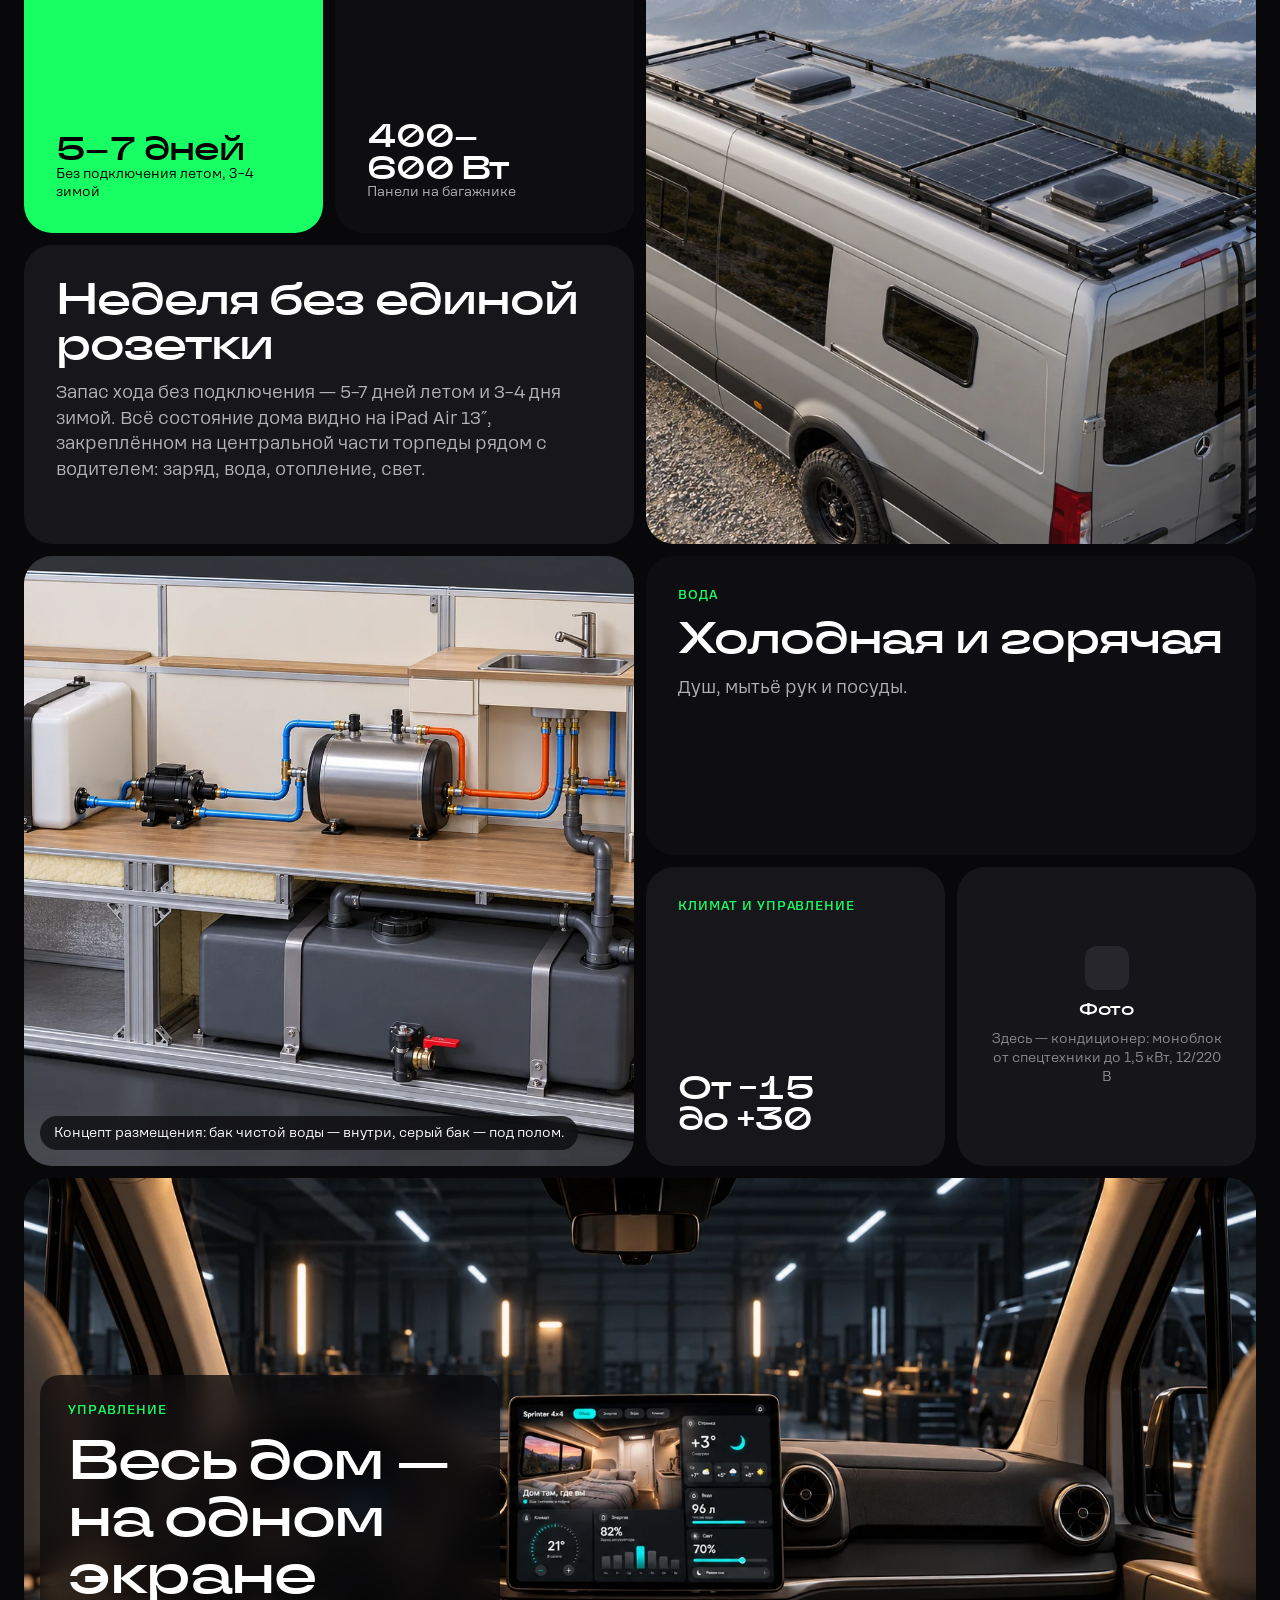
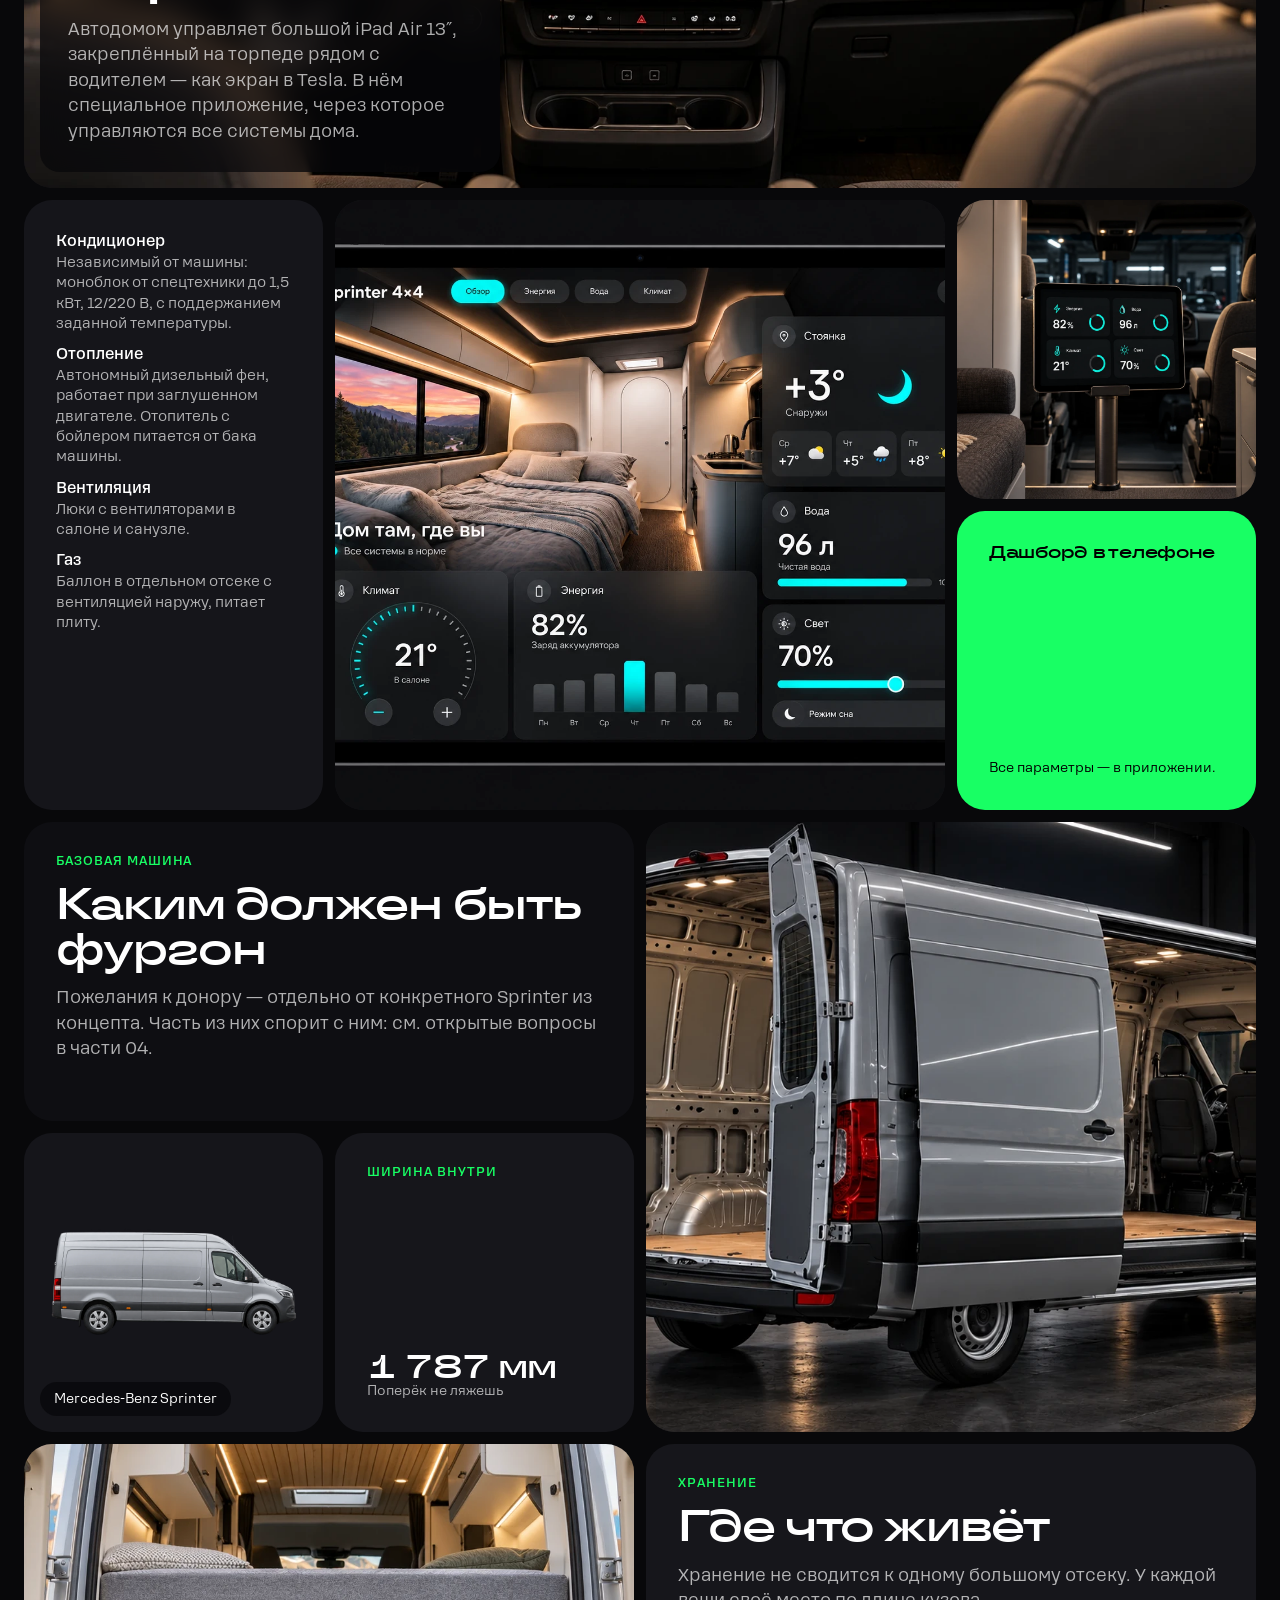
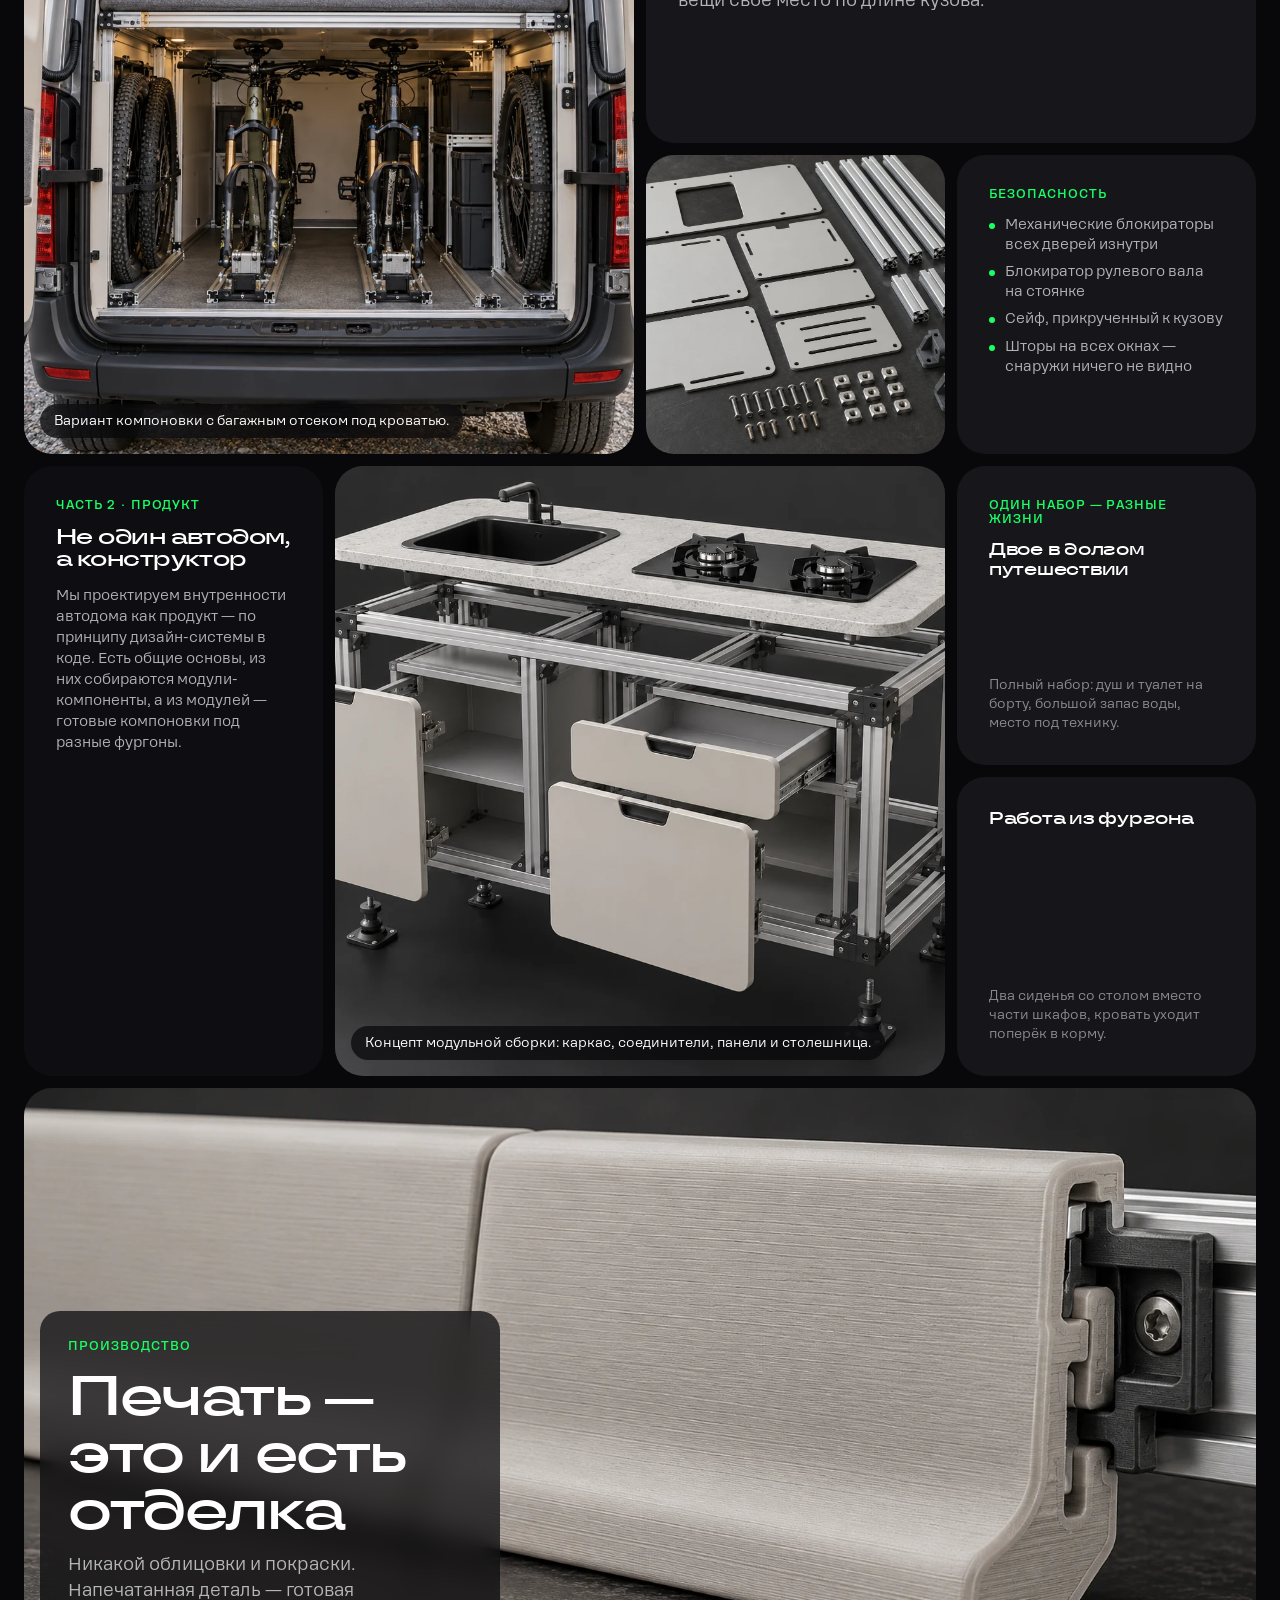
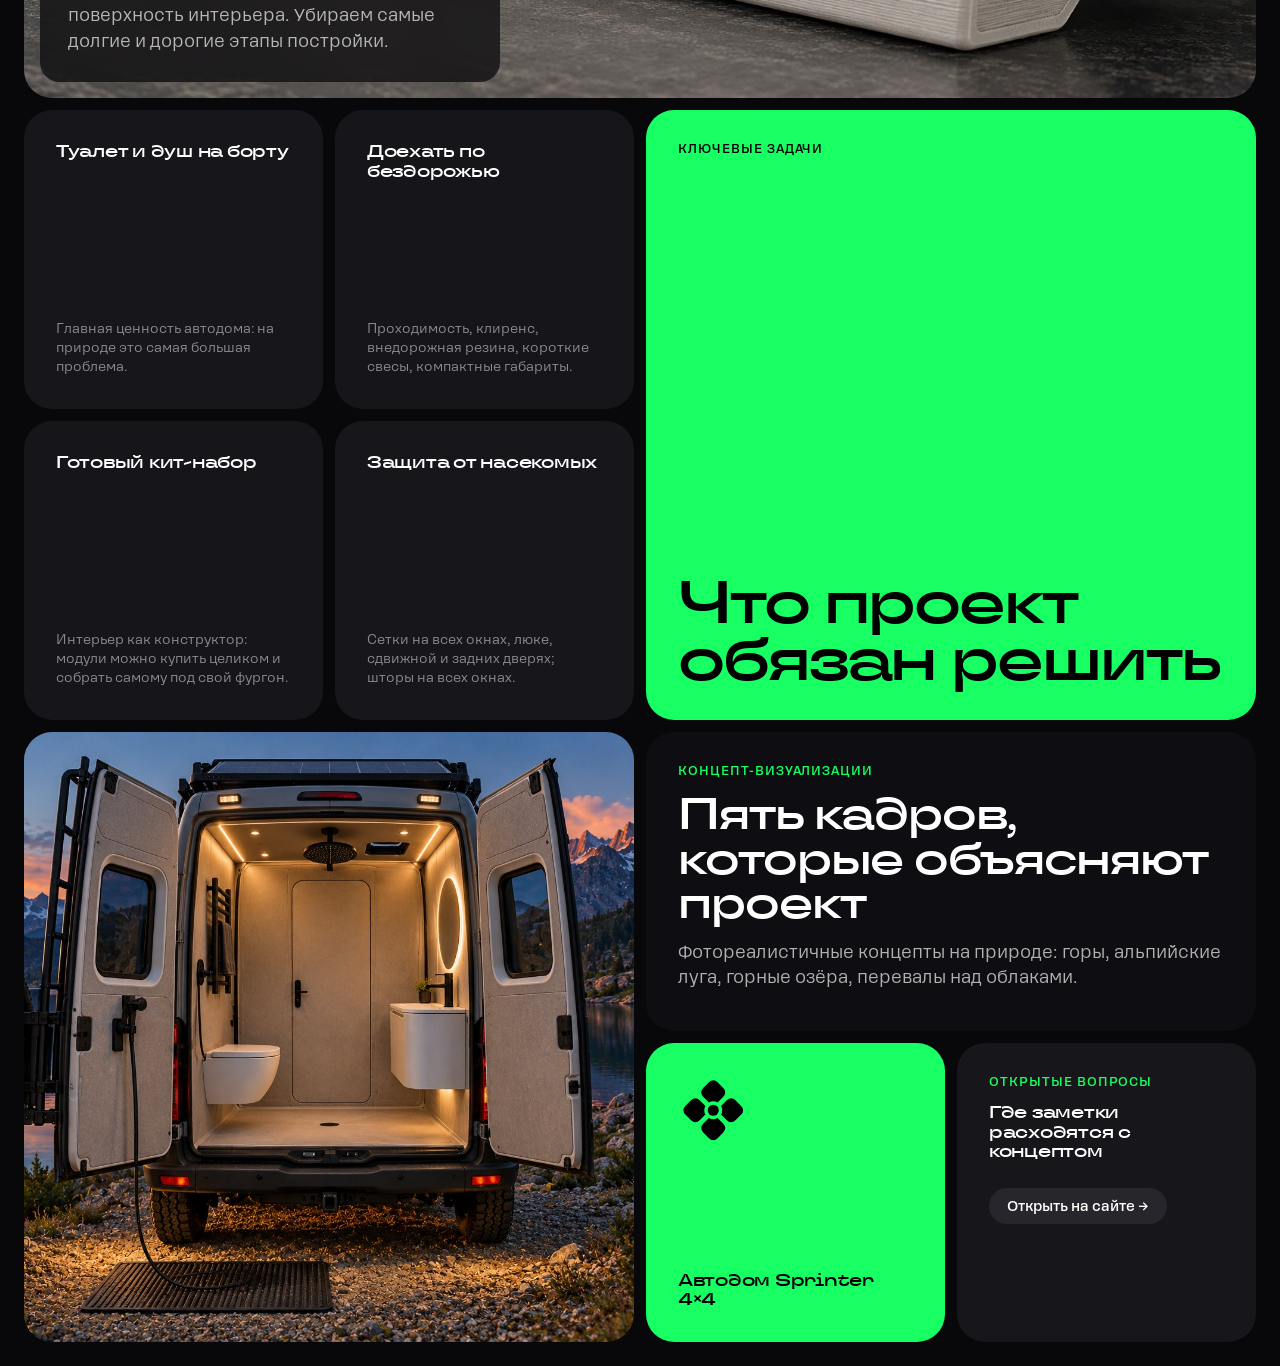
==== commit 97d2d7ab: "База L2 вместо L3: факт, сравнение доноров, бенто Co-Authored-By: Claude Opus 5.5 <noreply@anthropic" ====
--- a/bento.html
+++ b/bento.html
@@ -37,7 +37,7 @@
   </div>
   <div class="bento-tile t-fact t-accent" style="--c:4; --r:3">
     <span></span>
-    <div><p class="bento-num">≈7 м</p><p class="bento-fact-cap">Длинная база L3, высокая крыша</p></div>
+    <div><p class="bento-num">≈6 м</p><p class="bento-fact-cap">Средняя база L2, высокая крыша</p></div>
   </div>
   <div class="bento-tile t-text" style="--c:3; --r:4; --w:2">
     <p class="bento-eyebrow">Экстерьер</p>
